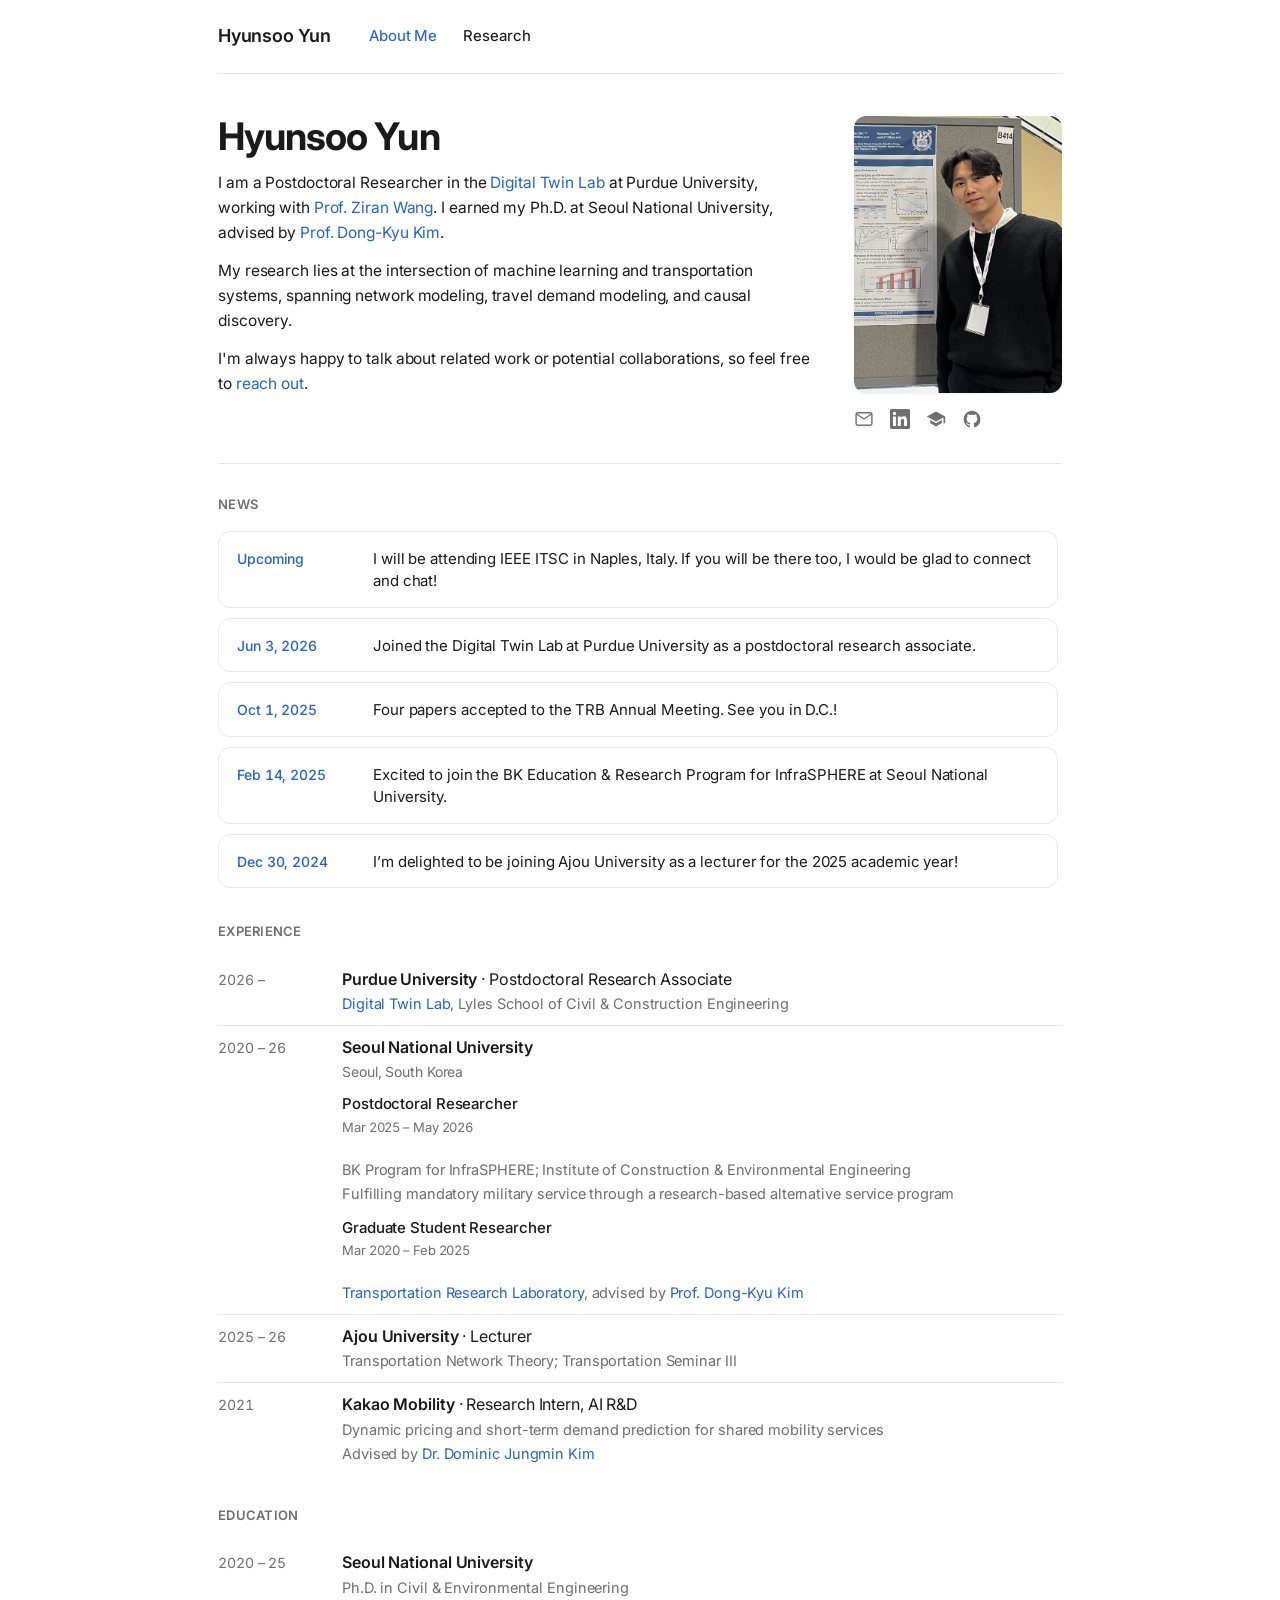
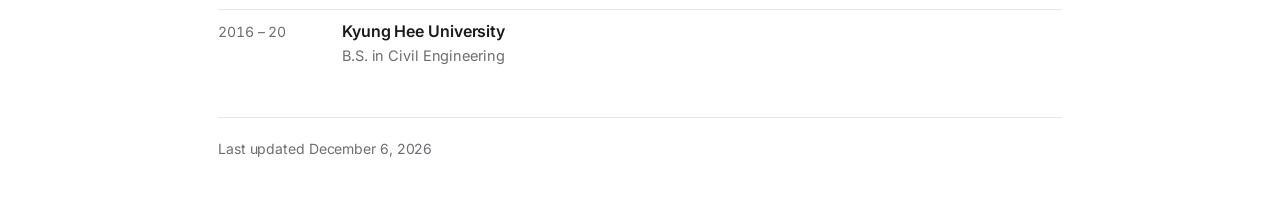
==== index.html @ d57812a1 "Initial commit: personal academic website" ====
<!DOCTYPE html>
<html lang="en">
<head>
<meta charset="utf-8">
<meta name="viewport" content="width=device-width, initial-scale=1">
<title>Hyunsoo Yun</title>
<meta name="description" content="Hyunsoo Yun, Postdoctoral Research Associate, Digital Twin Lab, Purdue University. Traffic operations, causal modeling, and digital twins.">
<meta property="og:title" content="Hyunsoo Yun">
<meta property="og:description" content="Postdoctoral Research Associate, Digital Twin Lab, Purdue University.">
<link rel="preconnect" href="https://fonts.googleapis.com">
<link rel="preconnect" href="https://fonts.gstatic.com" crossorigin>
<link href="https://fonts.googleapis.com/css2?family=Inter:wght@400;450;500;600;700&family=IBM+Plex+Mono:wght@400;500&display=swap" rel="stylesheet">
<link rel="stylesheet" href="style.css">
</head>
<body>
<div class="wrap">

  <nav class="site">
    <a href="index.html" class="sig">Hyunsoo Yun</a>
    <div class="links">
      <a href="index.html" class="on">About Me</a>
      <a href="research.html">Research</a>
    </div>
  </nav>

  <header class="hero">
    <div class="hero-text">
      <h1>Hyunsoo Yun</h1>
      <p class="about">I am a Postdoctoral Researcher in the <a href="https://purduedigitaltwin.github.io">Digital Twin Lab</a> at Purdue University, working with <a href="https://ziranw.github.io">Prof. Ziran Wang</a>. I earned my Ph.D. at Seoul National University, advised by <a href="https://sites.google.com/view/trlab-snu/home?authuser=0">Prof. Dong-Kyu Kim</a>.</p>
      <p class="about">My research lies at the intersection of machine learning and transportation systems, spanning network modeling, travel demand modeling, and causal discovery.</p>
      <p class="about">I'm always happy to talk about related work or potential collaborations, so feel free to <a class="maillink" href="#">reach out</a>.</p>
    </div>
    <div>
      <img class="portrait" src="assets/profile.jpg" alt="Hyunsoo Yun">
      <div class="social">
        <a href="#" class="maillink" aria-label="Email" title="Email"><svg viewBox="0 0 24 24" fill="none" stroke="currentColor" stroke-width="1.7"><rect x="2.5" y="4.5" width="19" height="15" rx="2"/><path d="M3 6l9 6 9-6"/></svg></a>
        <a href="https://www.linkedin.com/in/hyunsoo-yun-675307217/" aria-label="LinkedIn" title="LinkedIn"><svg viewBox="0 0 24 24" fill="currentColor"><path d="M20.45 20.45h-3.56v-5.57c0-1.33-.02-3.04-1.85-3.04-1.85 0-2.13 1.45-2.13 2.94v5.67H9.35V9h3.41v1.56h.05c.48-.9 1.64-1.85 3.37-1.85 3.6 0 4.27 2.37 4.27 5.45v6.29zM5.34 7.43a2.06 2.06 0 110-4.13 2.06 2.06 0 010 4.13zM7.12 20.45H3.56V9h3.56v11.45zM22.22 0H1.77C.79 0 0 .77 0 1.73v20.54C0 23.23.79 24 1.77 24h20.45c.98 0 1.78-.77 1.78-1.73V1.73C24 .77 23.2 0 22.22 0z"/></svg></a>
        <a href="https://scholar.google.com/citations?user=NvC2dcgAAAAJ&amp;hl=ko&amp;oi=ao" aria-label="Google Scholar" title="Google Scholar"><svg viewBox="0 0 24 24" fill="currentColor"><path d="M12 3L1 9l11 6 9-4.91V17h2V9zM5 13.18v3.5L12 21l7-4.32v-3.5L12 17z"/></svg></a>
        <a href="https://github.com/HyunsooYun" aria-label="GitHub" title="GitHub"><svg viewBox="0 0 24 24" fill="currentColor"><path d="M12 2C6.48 2 2 6.58 2 12.25c0 4.53 2.87 8.37 6.84 9.73.5.1.68-.22.68-.49l-.01-1.9c-2.78.62-3.37-1.22-3.37-1.22-.46-1.18-1.11-1.5-1.11-1.5-.9-.63.07-.62.07-.62 1 .07 1.53 1.06 1.53 1.06.89 1.56 2.34 1.11 2.91.85.09-.66.35-1.11.63-1.36-2.22-.26-4.56-1.14-4.56-5.07 0-1.12.39-2.03 1.03-2.75-.1-.26-.45-1.3.1-2.71 0 0 .84-.28 2.75 1.05a9.3 9.3 0 015 0c1.91-1.33 2.75-1.05 2.75-1.05.55 1.41.2 2.45.1 2.71.64.72 1.03 1.63 1.03 2.75 0 3.94-2.34 4.81-4.57 5.06.36.32.68.94.68 1.9l-.01 2.82c0 .27.18.59.69.49A10.02 10.02 0 0022 12.25C22 6.58 17.52 2 12 2z"/></svg></a>
      </div>
    </div>
  </header>

  <section>
    <h2>News</h2>
    <div class="newsscroll">
      <article class="newscard"><span class="yr">Upcoming</span><p>I will be attending IEEE ITSC in Naples, Italy. If you will be there too, I would be glad to connect and chat!</p></article>
      <article class="newscard"><span class="yr">Jun 3, 2026</span><p>Joined the Digital Twin Lab at Purdue University as a postdoctoral research associate.</p></article>
      <article class="newscard"><span class="yr">Oct 1, 2025</span><p>Four papers accepted to the TRB Annual Meeting. See you in D.C.!</p></article>
      <article class="newscard"><span class="yr">Feb 14, 2025</span><p>Excited to join the BK Education &amp; Research Program for InfraSPHERE at Seoul National University.</p></article>
      <article class="newscard"><span class="yr">Dec 30, 2024</span><p>I’m delighted to be joining Ajou University as a lecturer for the 2025 academic year!</p></article>
      <article class="newscard"><span class="yr">Dec 26, 2024</span><p>Successfully defended my doctoral dissertation!</p></article>
      <article class="newscard"><span class="yr">Mar 14, 2024</span><p>Completed a three-week Basic Military Training course for the Republic of Korea Army.</p></article>
      <article class="newscard"><span class="yr">Jan 24, 2024</span><p>Honored to be selected for the Brain Korea 21 Future Innovative Talent Scholarship.</p></article>
    </div>
  </section>

  <section>
    <h2>Experience</h2>
    <ul class="rows">
      <li><span class="yr">2026 –</span><span class="txt"><b>Purdue University</b> · Postdoctoral Research Associate<span class="sub"><a href="https://purduedigitaltwin.github.io">Digital Twin Lab</a>, Lyles School of Civil &amp; Construction Engineering</span></span></li>
      <li><span class="yr">2020 – 26</span><span class="txt"><b>Seoul National University</b><span class="loc">Seoul, South Korea</span><span class="role">Postdoctoral Researcher<span class="rdate">Mar 2025 – May 2026</span></span><span class="sub">BK Program for InfraSPHERE; Institute of Construction &amp; Environmental Engineering</span><span class="sub">Fulfilling mandatory military service through a research-based alternative service program</span><span class="role">Graduate Student Researcher<span class="rdate">Mar 2020 – Feb 2025</span></span><span class="sub"><a href="https://sites.google.com/view/trlab-snu/home?authuser=0">Transportation Research Laboratory</a>, advised by <a href="https://sites.google.com/view/trlab-snu/home?authuser=0">Prof. Dong-Kyu Kim</a></span></span></li>
      <li><span class="yr">2025 – 26</span><span class="txt"><b>Ajou University</b> · Lecturer<span class="sub">Transportation Network Theory; Transportation Seminar III</span></span></li>
      <li><span class="yr">2021</span><span class="txt"><b>Kakao Mobility</b> · Research Intern, AI R&amp;D<span class="sub">Dynamic pricing and short-term demand prediction for shared mobility services</span><span class="sub">Advised by <a href="https://www.linkedin.com/in/dominic-jungmin-kim-phd-b75684a2/">Dr. Dominic Jungmin Kim</a></span></span></li>
    </ul>
  </section>


  <section>
    <h2>Education</h2>
    <ul class="rows">
      <li><span class="yr">2020 – 25</span><span class="txt"><b>Seoul National University</b><span class="sub">Ph.D. in Civil &amp; Environmental Engineering</span></span></li>
      <li><span class="yr">2016 – 20</span><span class="txt"><b>Kyung Hee University</b><span class="sub">B.S. in Civil Engineering</span></span></li>
    </ul>
  </section>

  <footer>
    <span>Last updated <span id="updated"></span></span>
  </footer>

</div>
<script>
  // Assemble email at runtime so scrapers don't harvest it from the source.
  (function(){
    var user='hyunsoo', domain='purdue.edu';
    document.querySelectorAll('.maillink').forEach(function(a){
      a.href='mailto:'+user+'@'+domain;
    });
    var u=document.getElementById('updated');
    if(u){
      u.textContent=new Date(document.lastModified).toLocaleDateString('en-US',
        {year:'numeric',month:'long',day:'numeric'});
    }
  })();
</script>
</body>
</html>
---- style.css ----
/* Hyunsoo Yun — personal site
   Clean sans aesthetic (à la system SF / Inter). Blue links.
   Paper #FFFFFF / ink #1A1A1A / accent #2563C7 */

:root{
  --bg:#FFFFFF;
  --ink:#1A1A1A;
  --muted:#6E6E73;
  --rule:#E8E8E8;
  --soft:#F5F5F5;
  --accent:#2563C7;
  --sans:"Inter",-apple-system,BlinkMacSystemFont,"Segoe UI",Roboto,Helvetica,Arial,sans-serif;
  --mono:"IBM Plex Mono",ui-monospace,monospace;
}

*{box-sizing:border-box}
html{-webkit-text-size-adjust:100%}
body{
  margin:0;background:var(--bg);color:var(--ink);
  font-family:var(--sans);
  font-size:16px;line-height:1.6;font-weight:400;
  -webkit-font-smoothing:antialiased;letter-spacing:-.006em;
}
a{color:inherit;text-decoration:none}
a:focus-visible{outline:2px solid var(--accent);outline-offset:3px;border-radius:2px}

.wrap{max-width:900px;margin:0 auto;padding:0 28px}

/* nav */
nav.site{
  display:flex;align-items:center;gap:30px;
  padding:22px 0;border-bottom:1px solid var(--rule);flex-wrap:wrap;
}
.sig{font-size:18px;font-weight:600;letter-spacing:-.01em;margin-right:8px}
.links{display:flex;gap:26px}
.links a{color:var(--ink);font-size:15px;font-weight:450;transition:color .15s}
.links a:hover{color:var(--accent)}
.links a.on{color:var(--accent)}

/* hero — side by side */
.hero{padding:42px 0 34px;display:grid;grid-template-columns:1fr 208px;gap:42px;align-items:start;border-bottom:1px solid var(--rule)}
.hero-text{min-width:0}
.portrait{width:100%;border-radius:12px;display:block;box-shadow:0 1px 3px rgba(0,0,0,.06)}
h1{
  font-size:clamp(30px,5vw,38px);line-height:1.1;
  font-weight:700;letter-spacing:-.025em;margin:0 0 12px;
}
.role{font-size:18px;margin:0 0 22px;color:var(--muted);font-weight:400}
.role b{font-weight:400;color:var(--ink)}
.role .m{color:var(--muted);padding:0 4px}
.role a{color:var(--accent)}
.about{color:var(--ink);margin:0 0 13px;font-size:15.5px;line-height:1.62}
.about:last-of-type{margin-bottom:0}
.about a{color:var(--accent)}
.about a:hover{text-decoration:underline}

/* social icon row under photo */
.social{display:flex;gap:16px;margin-top:16px;justify-content:flex-start;align-items:center;flex-wrap:wrap}
.social a{color:var(--muted);display:inline-flex;transition:color .15s}
.social a:hover{color:var(--accent)}
.social svg{width:20px;height:20px;display:block}

/* sections */
section{padding:30px 0 0}
h2{
  font-size:13px;font-weight:600;letter-spacing:.02em;
  text-transform:uppercase;color:var(--muted);
  margin:0 0 16px;
}

/* rows */
ul.rows{list-style:none;margin:0;padding:0}
ul.rows li{display:grid;grid-template-columns:104px 1fr;gap:20px;padding:9px 0;border-bottom:1px solid var(--rule)}
ul.rows li:last-child{border-bottom:0}
.yr{font-size:14px;color:var(--muted);padding-top:2px;font-variant-numeric:tabular-nums}
.txt{font-size:16px;line-height:1.55}
.txt b{font-weight:600}
.sub{display:block;color:var(--muted);font-size:14.5px;margin-top:2px}
.sub a{color:var(--accent)}
.sub a:hover{text-decoration:underline}
.loc{display:block;color:var(--muted);font-size:14px;margin-top:1px}
.role{display:block;margin-top:10px;font-size:15px;font-weight:500;color:var(--ink)}
.rdate{display:block;color:var(--muted);font-size:13px;font-weight:400;margin-top:1px;font-variant-numeric:tabular-nums}
.venue{color:var(--muted)}
.ptitle{color:var(--ink);transition:color .15s}
.ptitle:hover{color:var(--accent);text-decoration:underline}
.me{font-weight:600;color:var(--ink)}
.pin{
  display:inline-block;font-size:11.5px;font-weight:500;color:var(--accent);
  border:1px solid var(--rule);border-radius:6px;
  padding:1.5px 8px;margin-left:6px;white-space:nowrap;
  letter-spacing:.01em;transition:all .15s;vertical-align:1px;
}
a.pin:hover{border-color:var(--accent);background:var(--accent);color:#fff}
.pin.code{color:var(--ink)}
a.pin.code:hover{border-color:var(--ink);background:var(--ink);color:#fff}
.links-row .pin{margin-left:0}
.workcard .links-row{margin-top:9px;padding-top:0}
.foot-note{color:var(--muted);font-size:14px;margin-top:16px}

/* research page */
.research-intro{font-size:16px;line-height:1.6;color:var(--muted);max-width:66ch;margin:14px 0 0}
.research-intro a{color:var(--accent)}
.ritem{padding:20px 0;border-bottom:1px solid var(--rule)}
.ritem:last-child{border-bottom:0}
.ritem h3{font-size:19px;font-weight:600;letter-spacing:-.01em;margin:0 0 4px;line-height:1.3}
.ritem .tagline{color:var(--muted);margin:0 0 12px;font-size:16px}
.ritem p{margin:0 0 12px;font-size:16px;line-height:1.6;max-width:70ch}
.ritem p:last-child{margin-bottom:0}
.rmeta{font-size:13px;letter-spacing:.01em;color:var(--muted);margin-bottom:10px;font-weight:500}
.rmeta.live{color:var(--accent)}
.links-row{display:flex;gap:8px;padding-top:4px;flex-wrap:wrap}

/* news — vertical scroll strip */
.newsscroll{
  display:flex;flex-direction:column;gap:10px;
  max-height:360px;overflow-y:auto;overscroll-behavior-y:contain;
  scroll-snap-type:y proximity;-webkit-overflow-scrolling:touch;
  padding:2px 4px 2px 0;
  scrollbar-width:thin;scrollbar-color:var(--rule) transparent;
}
.newsscroll::-webkit-scrollbar{width:6px}
.newsscroll::-webkit-scrollbar-thumb{background:var(--rule);border-radius:999px}
.newsscroll::-webkit-scrollbar-thumb:hover{background:var(--muted)}
.newscard{
  scroll-snap-align:start;
  display:grid;grid-template-columns:118px 1fr;gap:18px;align-items:baseline;
  border:1px solid var(--rule);border-radius:12px;padding:14px 18px;
  background:var(--bg);transition:border-color .18s,transform .18s,box-shadow .18s;
}
.newscard:hover{border-color:var(--muted);transform:translateX(3px);box-shadow:0 6px 20px rgba(0,0,0,.06)}
.newscard .yr{font-size:14px;color:var(--accent);font-weight:500;font-variant-numeric:tabular-nums;white-space:nowrap}
.newscard p{margin:0;font-size:15px;line-height:1.5;color:var(--ink)}

@media(max-width:680px){
  .newscard{grid-template-columns:1fr;gap:3px}
}

/* upcoming */
.upcoming-lead{font-size:16px;line-height:1.6;color:var(--ink);max-width:66ch;margin:0 0 18px}
.upcoming-lead a{color:var(--accent)}
.upcoming-lead a:hover{text-decoration:underline}

/* filter chips */
.filterbar{display:flex;gap:8px;flex-wrap:wrap;margin:2px 0 -8px}
.chip{
  font-size:13px;font-weight:500;
  background:transparent;color:var(--muted);
  border:1px solid var(--rule);border-radius:999px;
  padding:5px 15px;cursor:pointer;transition:all .15s;font-family:inherit;
}
.chip:hover{color:var(--ink);border-color:var(--muted)}
.chip.on{color:#fff;background:var(--ink);border-color:var(--ink)}

footer{
  margin-top:40px;padding:20px 0 52px;border-top:1px solid var(--rule);
  display:flex;justify-content:space-between;gap:14px;flex-wrap:wrap;
  font-size:14px;color:var(--muted);
}
footer a{color:var(--ink)}
footer a:hover{color:var(--accent)}

@media(max-width:680px){
  .hero{grid-template-columns:1fr;padding:34px 0 30px;gap:26px}
  .portrait{max-width:220px}
  .social{margin-top:12px}
  ul.rows li{grid-template-columns:1fr;gap:3px}
  .yr{padding-top:0}
  nav.site{gap:18px}
  .links{gap:20px}
}

/* ── Research hub sub-tabs ── */
.subtabs{display:flex;gap:8px;margin:18px 0 8px;flex-wrap:wrap}
.subtab{
  font-size:14px;font-weight:500;font-family:inherit;
  background:transparent;color:var(--muted);
  border:1px solid var(--rule);border-radius:999px;
  padding:6px 16px;cursor:pointer;transition:all .15s;
}
.subtab:hover{color:var(--ink);border-color:var(--muted)}
.subtab.on{color:#fff;background:var(--ink);border-color:var(--ink)}
.rpane{display:none}
.rpane.on{display:block}
.theme-note{color:var(--ink);font-size:16px;line-height:1.6;max-width:70ch;margin:0 0 8px}

/* publication accordions */
.pubgroup{border-top:1px solid var(--rule)}
.pubgroup:last-of-type{border-bottom:1px solid var(--rule)}
.pubgroup summary{
  list-style:none;cursor:pointer;user-select:none;
  display:flex;align-items:center;gap:10px;
  padding:15px 12px;margin:0 -12px;border-radius:10px;
  font-size:13px;font-weight:600;letter-spacing:.02em;text-transform:uppercase;
  color:var(--muted);transition:color .15s,background .15s;
}
.pubgroup summary::-webkit-details-marker{display:none}
.pubgroup summary:hover{color:var(--ink);background:var(--soft)}
.pubgroup[open] summary{color:var(--ink)}
.pubgroup .expand{
  margin-left:auto;font-size:11.5px;font-weight:500;color:var(--muted);
  letter-spacing:.01em;text-transform:none;transition:color .15s;
}
.pubgroup .expand::after{content:"Show"}
.pubgroup[open] .expand::after{content:"Hide"}
.pubgroup summary:hover .expand,.pubgroup[open] .expand{color:var(--accent)}
.pubgroup .chev{width:13px;height:13px;color:var(--muted);flex:none;transition:transform .22s ease,color .15s}
.pubgroup summary:hover .chev,.pubgroup[open] .chev{color:var(--accent)}
.pubgroup[open] summary .chev{transform:rotate(90deg)}
.pubgroup > ul.rows{padding-bottom:8px}
.pubgroup[open] > ul.rows{animation:pubreveal .24s ease}
.pubgroup .foot-note{margin-top:6px;padding-bottom:14px}
@keyframes pubreveal{from{opacity:0;transform:translateY(-5px)}to{opacity:1;transform:none}}
.tolink{color:var(--accent);cursor:pointer}
.tolink:hover{text-decoration:underline}

/* selected work cards with thumbnail */
.workcard{
  display:grid;grid-template-columns:auto 1fr;gap:28px;align-items:center;
  padding:16px;border:1px solid var(--rule);border-radius:14px;
  margin-bottom:12px;background:var(--bg);
  transition:border-color .18s,box-shadow .18s,transform .18s;
}
.workcard:last-child{margin-bottom:0}
.workcard:hover{border-color:#d6d6da;box-shadow:0 8px 26px rgba(0,0,0,.07);transform:translateY(-2px)}
.workcard .thumb{
  height:206px;width:auto;max-width:100%;
  border-radius:9px;border:1px solid var(--rule);display:block;background:var(--soft);
}
.workcard h3{font-size:19px;font-weight:600;letter-spacing:-.012em;margin:0 0 8px;line-height:1.32}
.workcard .rmeta{font-size:13px;color:var(--muted);margin:0;font-weight:500}
.workcard .rmeta.live{color:var(--accent)}
.workcard .authors{margin:0 0 8px;font-size:15px;line-height:1.5;color:var(--muted)}
.workcard .authors .me{color:var(--ink)}

@media(max-width:680px){
  .workcard{grid-template-columns:1fr;gap:12px;padding:14px}
  .workcard .thumb{height:auto;width:100%;max-width:100%}
  .subtabs{margin:14px 0 4px}
}
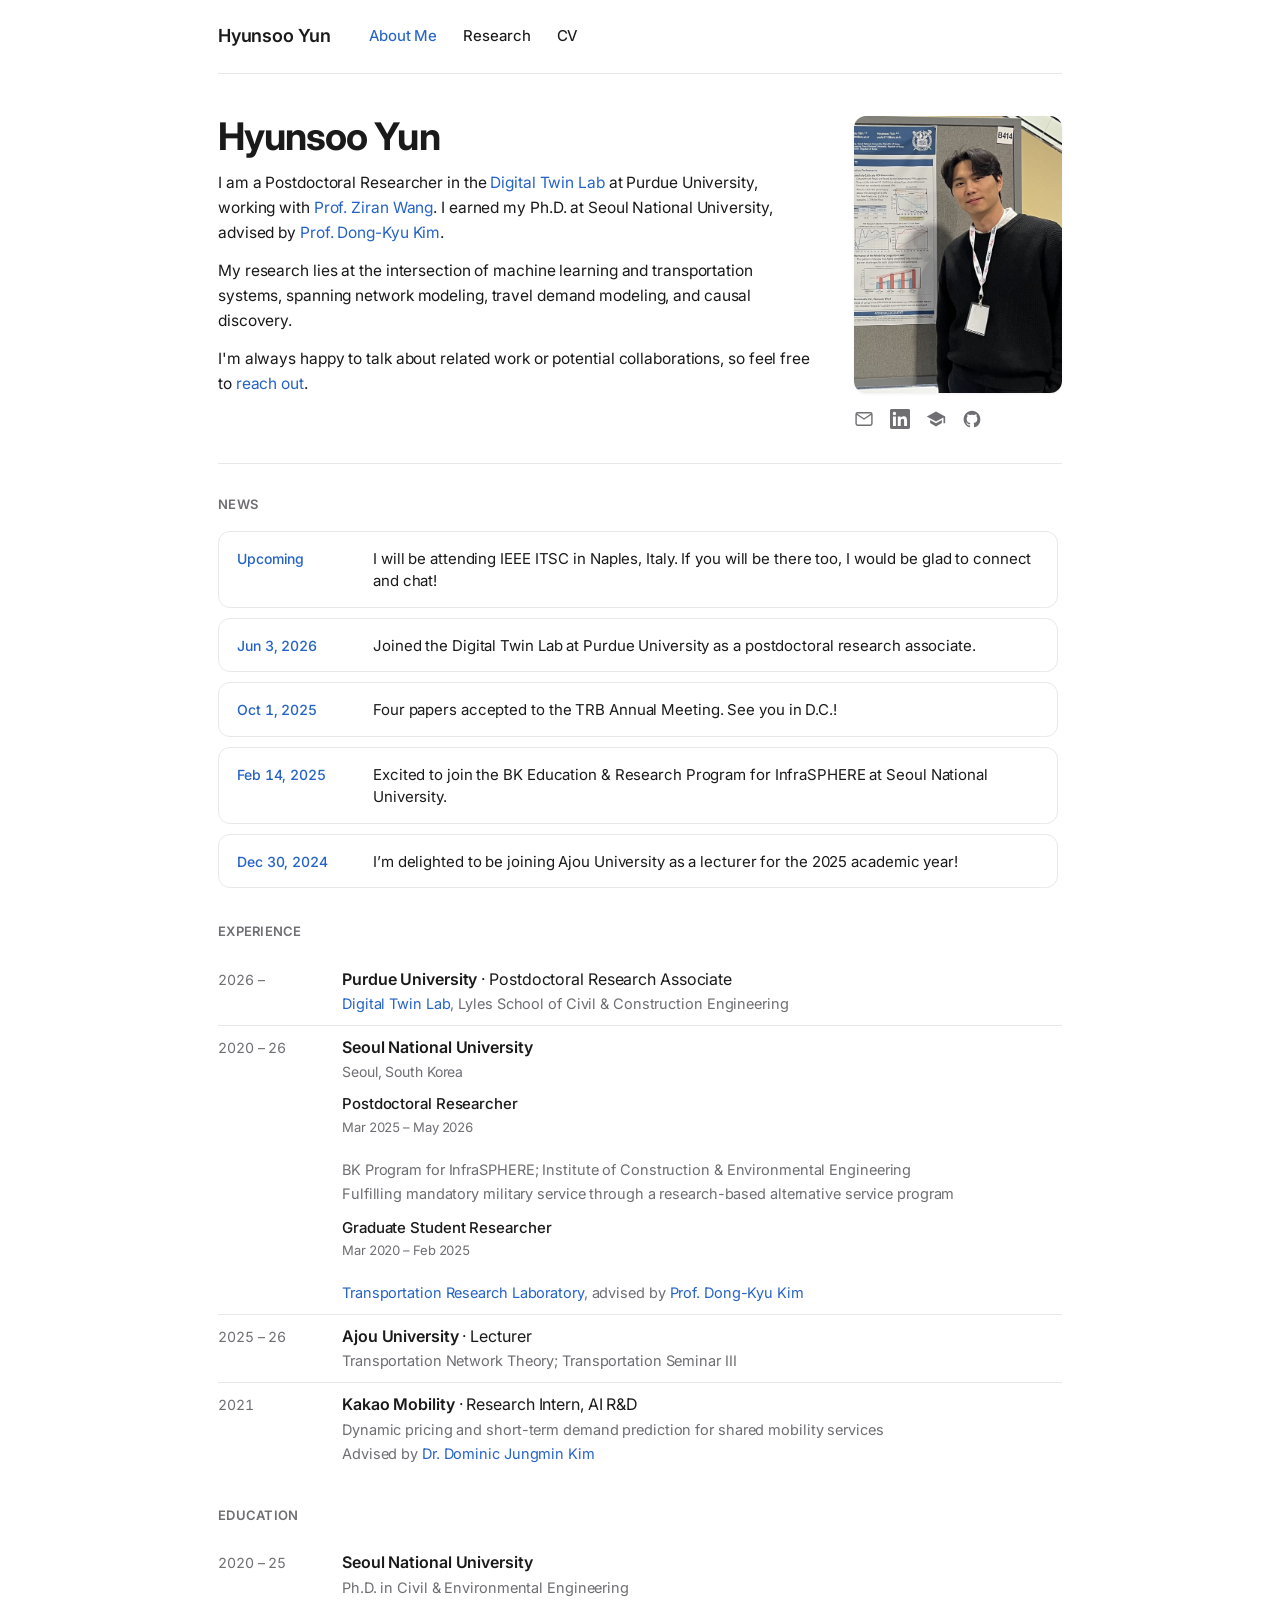
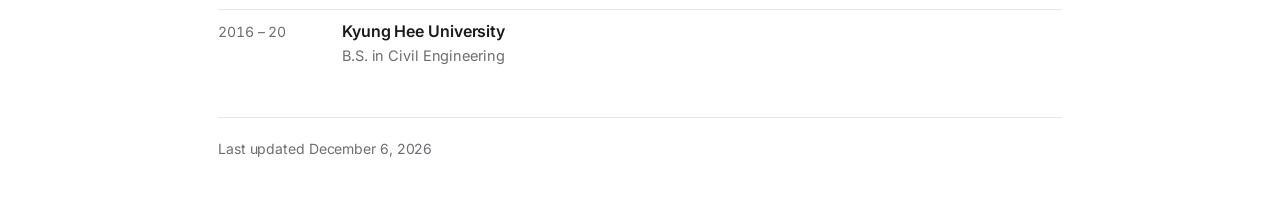
==== commit 3dce24f0: "Add CV PDF and link it in the nav" ====
--- a/index.html
+++ b/index.html
@@ -20,6 +20,7 @@
     <div class="links">
       <a href="index.html" class="on">About Me</a>
       <a href="research.html">Research</a>
+      <a href="assets/CV_Hyunsoo_Yun.pdf" target="_blank" rel="noopener">CV</a>
     </div>
   </nav>
 
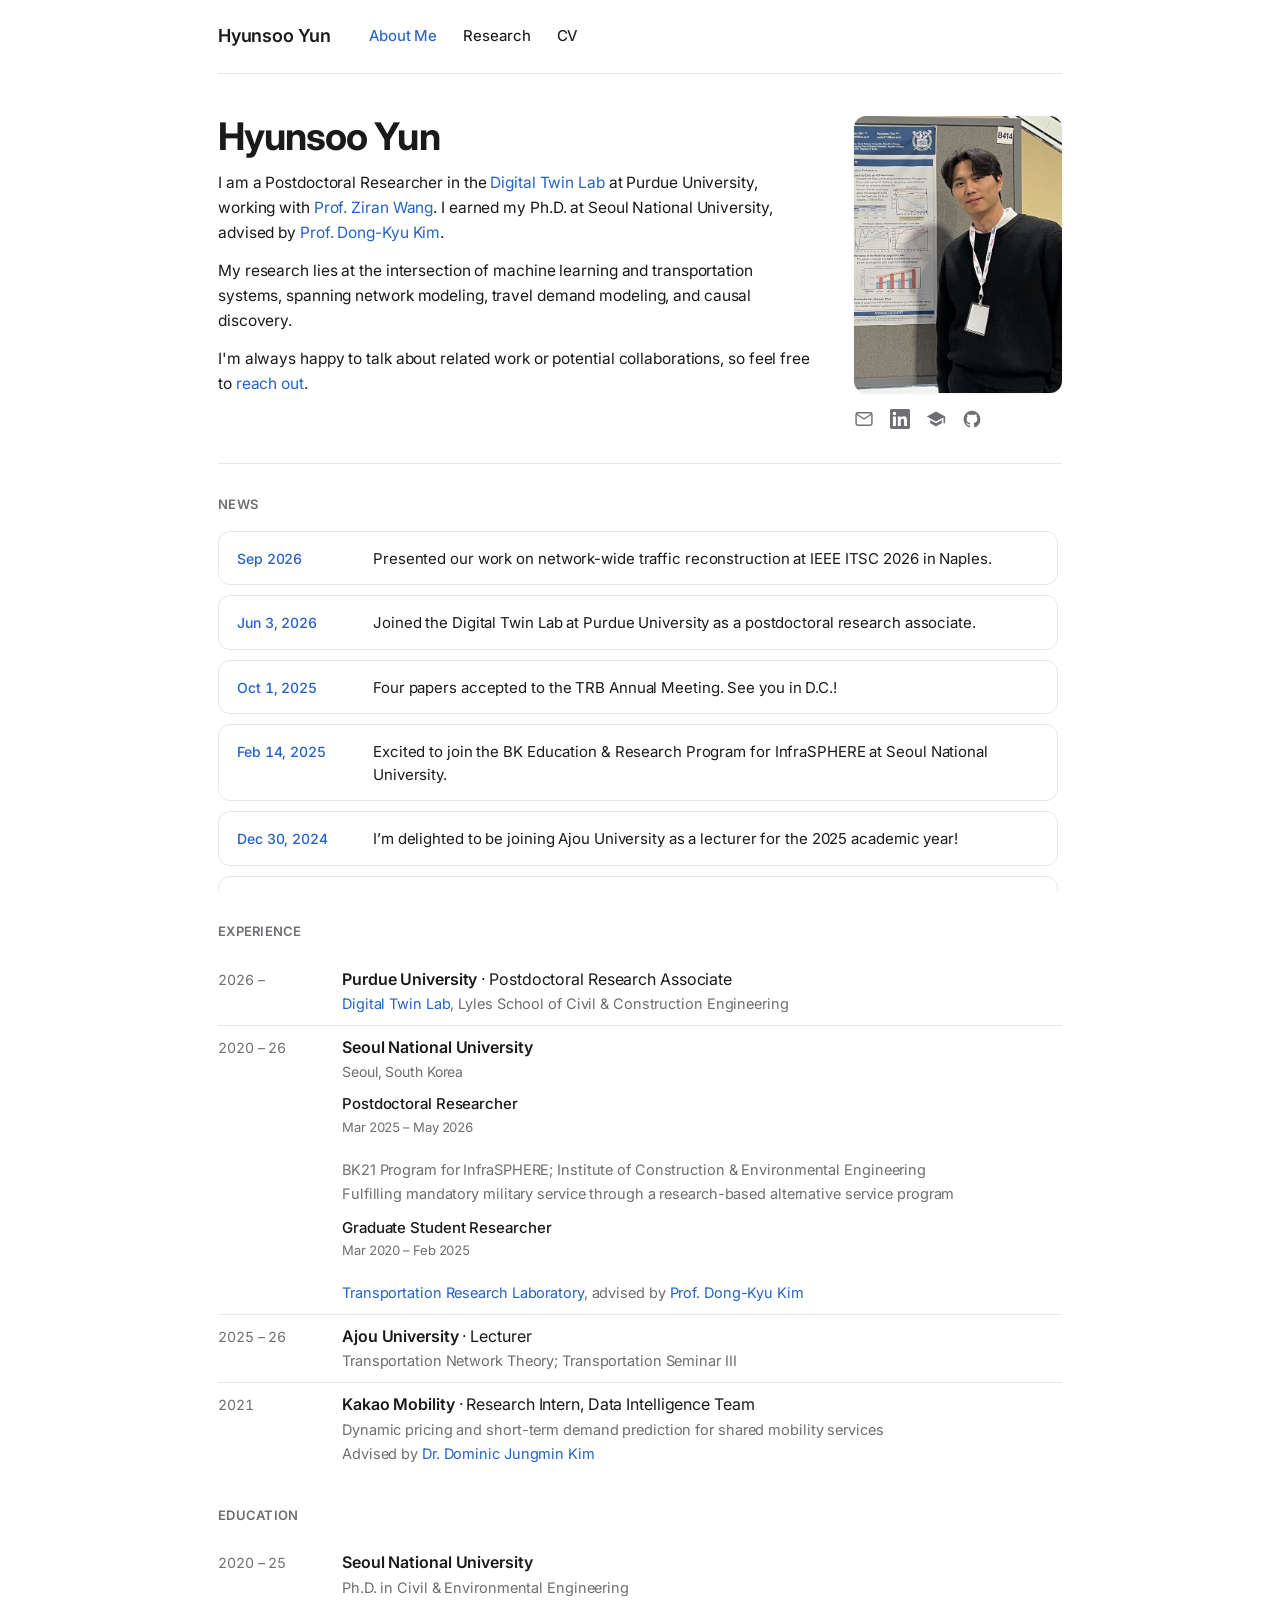
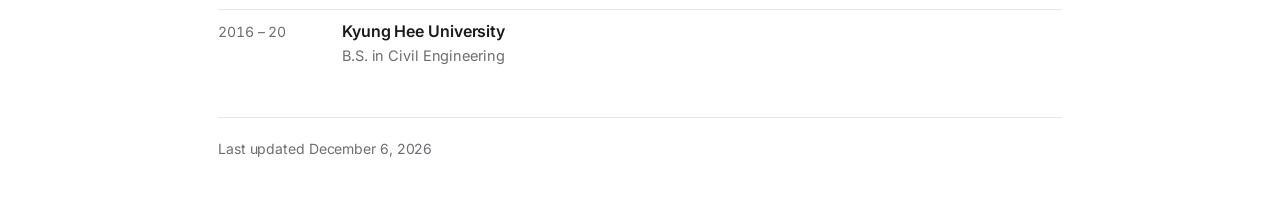
==== commit c602e920: "Update research publications, ITSC news, and dated CV" ====
--- a/index.html
+++ b/index.html
@@ -20,7 +20,7 @@
     <div class="links">
       <a href="index.html" class="on">About Me</a>
       <a href="research.html">Research</a>
-      <a href="assets/CV_Hyunsoo_Yun.pdf" target="_blank" rel="noopener">CV</a>
+      <a href="assets/CV_Hyunsoo%20Yun%20(2026.09.20).pdf" target="_blank" rel="noopener">CV</a>
     </div>
   </nav>
 
@@ -45,7 +45,7 @@
   <section>
     <h2>News</h2>
     <div class="newsscroll">
-      <article class="newscard"><span class="yr">Upcoming</span><p>I will be attending IEEE ITSC in Naples, Italy. If you will be there too, I would be glad to connect and chat!</p></article>
+      <article class="newscard"><span class="yr">Sep 2026</span><p>Presented our work on network-wide traffic reconstruction at IEEE ITSC 2026 in Naples.</p></article>
       <article class="newscard"><span class="yr">Jun 3, 2026</span><p>Joined the Digital Twin Lab at Purdue University as a postdoctoral research associate.</p></article>
       <article class="newscard"><span class="yr">Oct 1, 2025</span><p>Four papers accepted to the TRB Annual Meeting. See you in D.C.!</p></article>
       <article class="newscard"><span class="yr">Feb 14, 2025</span><p>Excited to join the BK Education &amp; Research Program for InfraSPHERE at Seoul National University.</p></article>
@@ -60,9 +60,9 @@
     <h2>Experience</h2>
     <ul class="rows">
       <li><span class="yr">2026 –</span><span class="txt"><b>Purdue University</b> · Postdoctoral Research Associate<span class="sub"><a href="https://purduedigitaltwin.github.io">Digital Twin Lab</a>, Lyles School of Civil &amp; Construction Engineering</span></span></li>
-      <li><span class="yr">2020 – 26</span><span class="txt"><b>Seoul National University</b><span class="loc">Seoul, South Korea</span><span class="role">Postdoctoral Researcher<span class="rdate">Mar 2025 – May 2026</span></span><span class="sub">BK Program for InfraSPHERE; Institute of Construction &amp; Environmental Engineering</span><span class="sub">Fulfilling mandatory military service through a research-based alternative service program</span><span class="role">Graduate Student Researcher<span class="rdate">Mar 2020 – Feb 2025</span></span><span class="sub"><a href="https://sites.google.com/view/trlab-snu/home?authuser=0">Transportation Research Laboratory</a>, advised by <a href="https://sites.google.com/view/trlab-snu/home?authuser=0">Prof. Dong-Kyu Kim</a></span></span></li>
+      <li><span class="yr">2020 – 26</span><span class="txt"><b>Seoul National University</b><span class="loc">Seoul, South Korea</span><span class="role">Postdoctoral Researcher<span class="rdate">Mar 2025 – May 2026</span></span><span class="sub">BK21 Program for InfraSPHERE; Institute of Construction &amp; Environmental Engineering</span><span class="sub">Fulfilling mandatory military service through a research-based alternative service program</span><span class="role">Graduate Student Researcher<span class="rdate">Mar 2020 – Feb 2025</span></span><span class="sub"><a href="https://sites.google.com/view/trlab-snu/home?authuser=0">Transportation Research Laboratory</a>, advised by <a href="https://sites.google.com/view/trlab-snu/home?authuser=0">Prof. Dong-Kyu Kim</a></span></span></li>
       <li><span class="yr">2025 – 26</span><span class="txt"><b>Ajou University</b> · Lecturer<span class="sub">Transportation Network Theory; Transportation Seminar III</span></span></li>
-      <li><span class="yr">2021</span><span class="txt"><b>Kakao Mobility</b> · Research Intern, AI R&amp;D<span class="sub">Dynamic pricing and short-term demand prediction for shared mobility services</span><span class="sub">Advised by <a href="https://www.linkedin.com/in/dominic-jungmin-kim-phd-b75684a2/">Dr. Dominic Jungmin Kim</a></span></span></li>
+      <li><span class="yr">2021</span><span class="txt"><b>Kakao Mobility</b> · Research Intern, Data Intelligence Team<span class="sub">Dynamic pricing and short-term demand prediction for shared mobility services</span><span class="sub">Advised by <a href="https://www.linkedin.com/in/dominic-jungmin-kim-phd-b75684a2/">Dr. Dominic Jungmin Kim</a></span></span></li>
     </ul>
   </section>
 
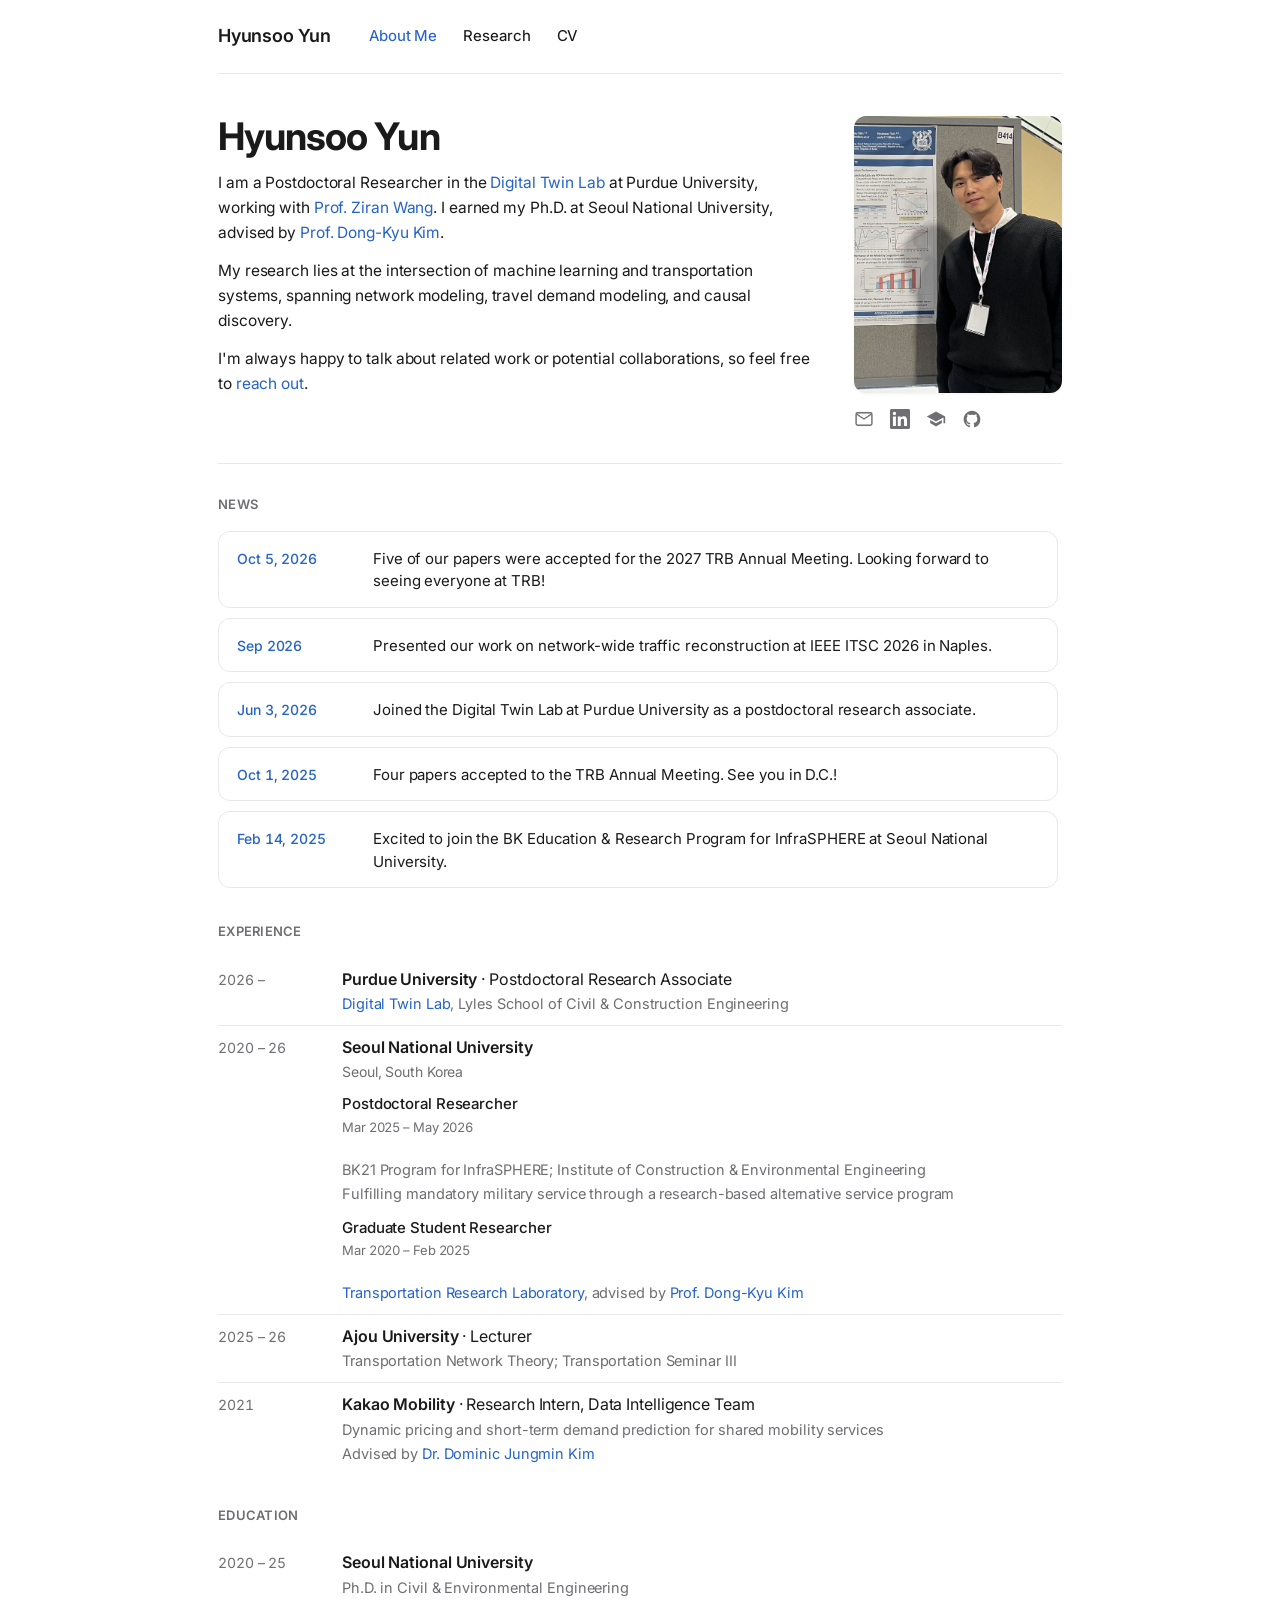
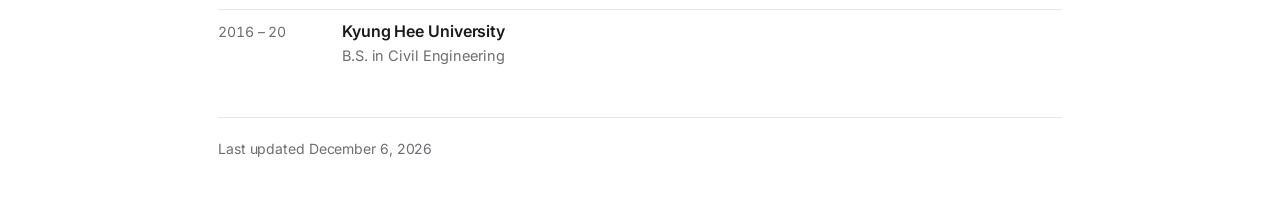
==== commit 8c4ee0ff: "Update publications, TRB news, and CV" ====
--- a/index.html
+++ b/index.html
@@ -20,7 +20,7 @@
     <div class="links">
       <a href="index.html" class="on">About Me</a>
       <a href="research.html">Research</a>
-      <a href="assets/CV_Hyunsoo%20Yun%20(2026.09.20).pdf" target="_blank" rel="noopener">CV</a>
+      <a href="assets/CV_Hyunsoo%20Yun%20(2026.10.05).pdf" target="_blank" rel="noopener">CV</a>
     </div>
   </nav>
 
@@ -45,6 +45,7 @@
   <section>
     <h2>News</h2>
     <div class="newsscroll">
+      <article class="newscard"><span class="yr">Oct 5, 2026</span><p>Five of our papers were accepted for the 2027 TRB Annual Meeting. Looking forward to seeing everyone at TRB!</p></article>
       <article class="newscard"><span class="yr">Sep 2026</span><p>Presented our work on network-wide traffic reconstruction at IEEE ITSC 2026 in Naples.</p></article>
       <article class="newscard"><span class="yr">Jun 3, 2026</span><p>Joined the Digital Twin Lab at Purdue University as a postdoctoral research associate.</p></article>
       <article class="newscard"><span class="yr">Oct 1, 2025</span><p>Four papers accepted to the TRB Annual Meeting. See you in D.C.!</p></article>
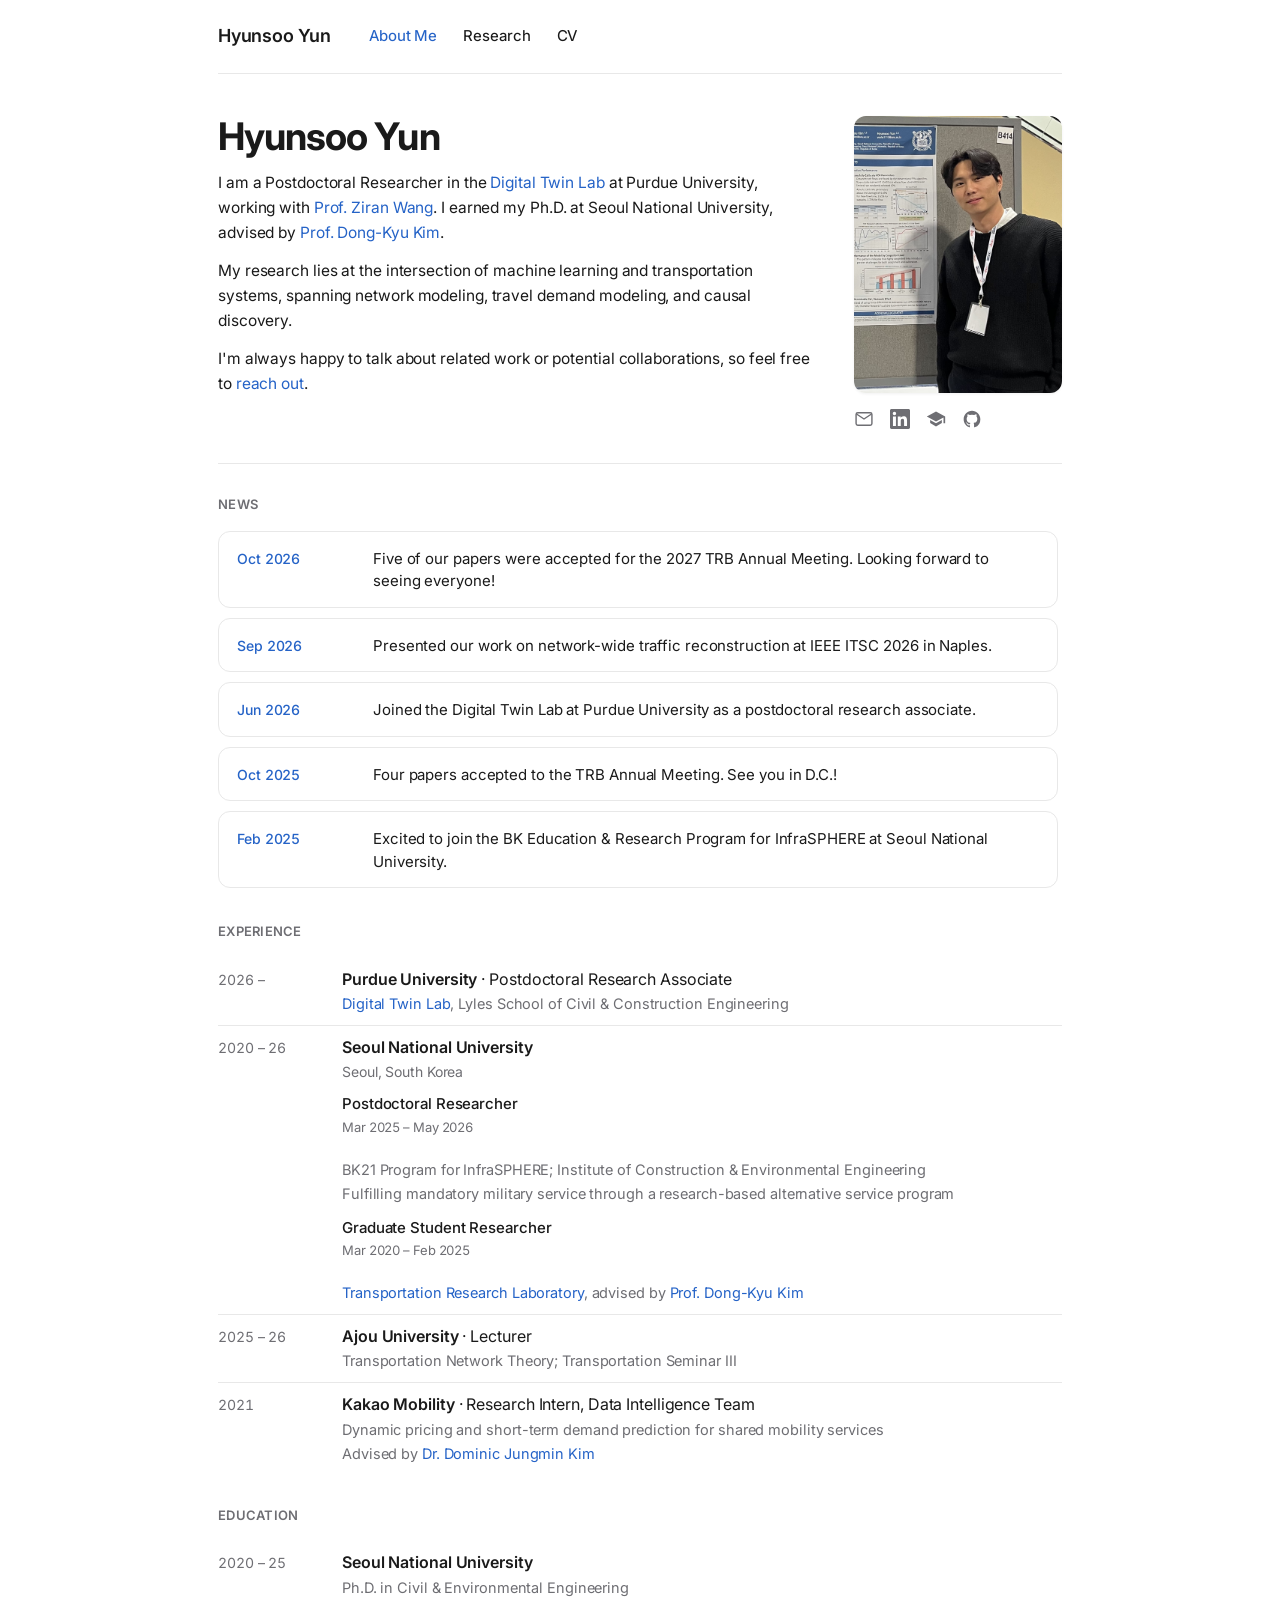
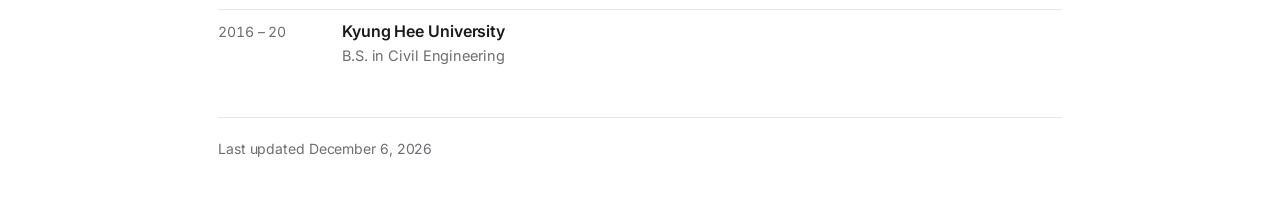
==== commit 74c6e951: "" ====
--- a/index.html
+++ b/index.html
@@ -45,15 +45,15 @@
   <section>
     <h2>News</h2>
     <div class="newsscroll">
-      <article class="newscard"><span class="yr">Oct 5, 2026</span><p>Five of our papers were accepted for the 2027 TRB Annual Meeting. Looking forward to seeing everyone at TRB!</p></article>
+      <article class="newscard"><span class="yr">Oct 2026</span><p>Five of our papers were accepted for the 2027 TRB Annual Meeting. Looking forward to seeing everyone!</p></article>
       <article class="newscard"><span class="yr">Sep 2026</span><p>Presented our work on network-wide traffic reconstruction at IEEE ITSC 2026 in Naples.</p></article>
-      <article class="newscard"><span class="yr">Jun 3, 2026</span><p>Joined the Digital Twin Lab at Purdue University as a postdoctoral research associate.</p></article>
-      <article class="newscard"><span class="yr">Oct 1, 2025</span><p>Four papers accepted to the TRB Annual Meeting. See you in D.C.!</p></article>
-      <article class="newscard"><span class="yr">Feb 14, 2025</span><p>Excited to join the BK Education &amp; Research Program for InfraSPHERE at Seoul National University.</p></article>
-      <article class="newscard"><span class="yr">Dec 30, 2024</span><p>I’m delighted to be joining Ajou University as a lecturer for the 2025 academic year!</p></article>
-      <article class="newscard"><span class="yr">Dec 26, 2024</span><p>Successfully defended my doctoral dissertation!</p></article>
-      <article class="newscard"><span class="yr">Mar 14, 2024</span><p>Completed a three-week Basic Military Training course for the Republic of Korea Army.</p></article>
-      <article class="newscard"><span class="yr">Jan 24, 2024</span><p>Honored to be selected for the Brain Korea 21 Future Innovative Talent Scholarship.</p></article>
+      <article class="newscard"><span class="yr">Jun 2026</span><p>Joined the Digital Twin Lab at Purdue University as a postdoctoral research associate.</p></article>
+      <article class="newscard"><span class="yr">Oct 2025</span><p>Four papers accepted to the TRB Annual Meeting. See you in D.C.!</p></article>
+      <article class="newscard"><span class="yr">Feb 2025</span><p>Excited to join the BK Education &amp; Research Program for InfraSPHERE at Seoul National University.</p></article>
+      <article class="newscard"><span class="yr">Dec 2024</span><p>I’m delighted to be joining Ajou University as a lecturer for the 2025 academic year!</p></article>
+      <article class="newscard"><span class="yr">Dec 2024</span><p>Successfully defended my doctoral dissertation!</p></article>
+      <article class="newscard"><span class="yr">Mar 2024</span><p>Completed a three-week Basic Military Training course for the Republic of Korea Army.</p></article>
+      <article class="newscard"><span class="yr">Jan 2024</span><p>Honored to be selected for the Brain Korea 21 Future Innovative Talent Scholarship.</p></article>
     </div>
   </section>
 
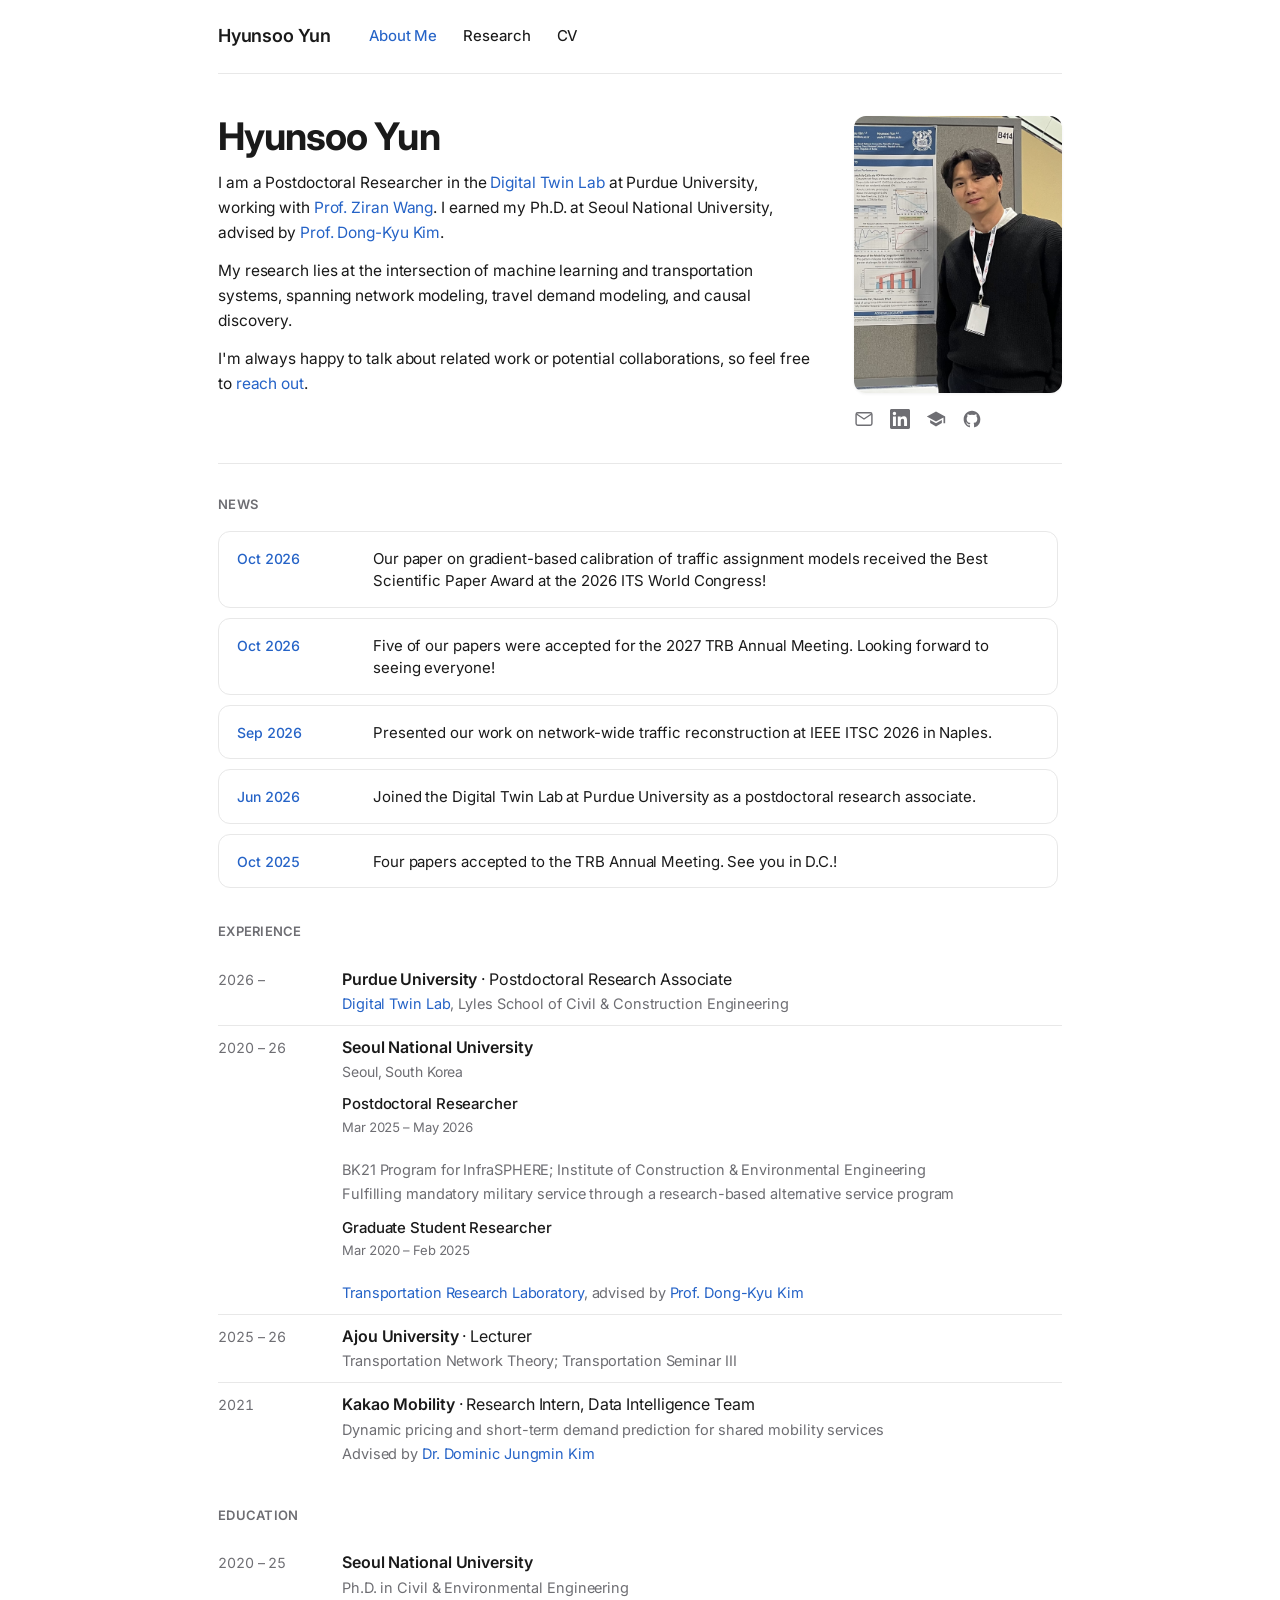
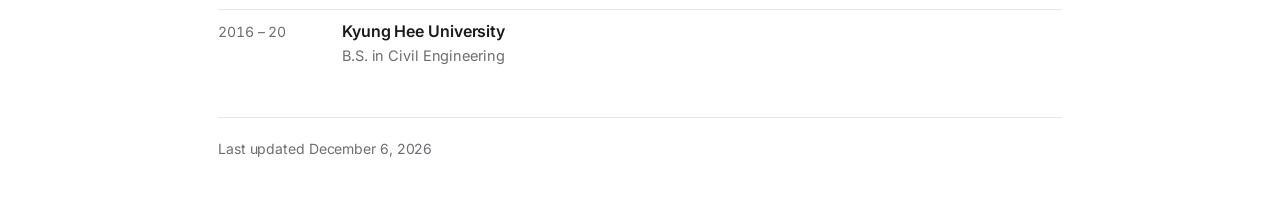
==== commit 6a927406: "" ====
--- a/index.html
+++ b/index.html
@@ -20,7 +20,7 @@
     <div class="links">
       <a href="index.html" class="on">About Me</a>
       <a href="research.html">Research</a>
-      <a href="assets/CV_Hyunsoo%20Yun%20(2026.10.05).pdf" target="_blank" rel="noopener">CV</a>
+      <a href="assets/CV_Hyunsoo%20Yun%20(2026.10.15).pdf" target="_blank" rel="noopener">CV</a>
     </div>
   </nav>
 
@@ -45,6 +45,7 @@
   <section>
     <h2>News</h2>
     <div class="newsscroll">
+      <article class="newscard"><span class="yr">Oct 2026</span><p>Our paper on gradient-based calibration of traffic assignment models received the Best Scientific Paper Award at the 2026 ITS World Congress!</p></article>
       <article class="newscard"><span class="yr">Oct 2026</span><p>Five of our papers were accepted for the 2027 TRB Annual Meeting. Looking forward to seeing everyone!</p></article>
       <article class="newscard"><span class="yr">Sep 2026</span><p>Presented our work on network-wide traffic reconstruction at IEEE ITSC 2026 in Naples.</p></article>
       <article class="newscard"><span class="yr">Jun 2026</span><p>Joined the Digital Twin Lab at Purdue University as a postdoctoral research associate.</p></article>
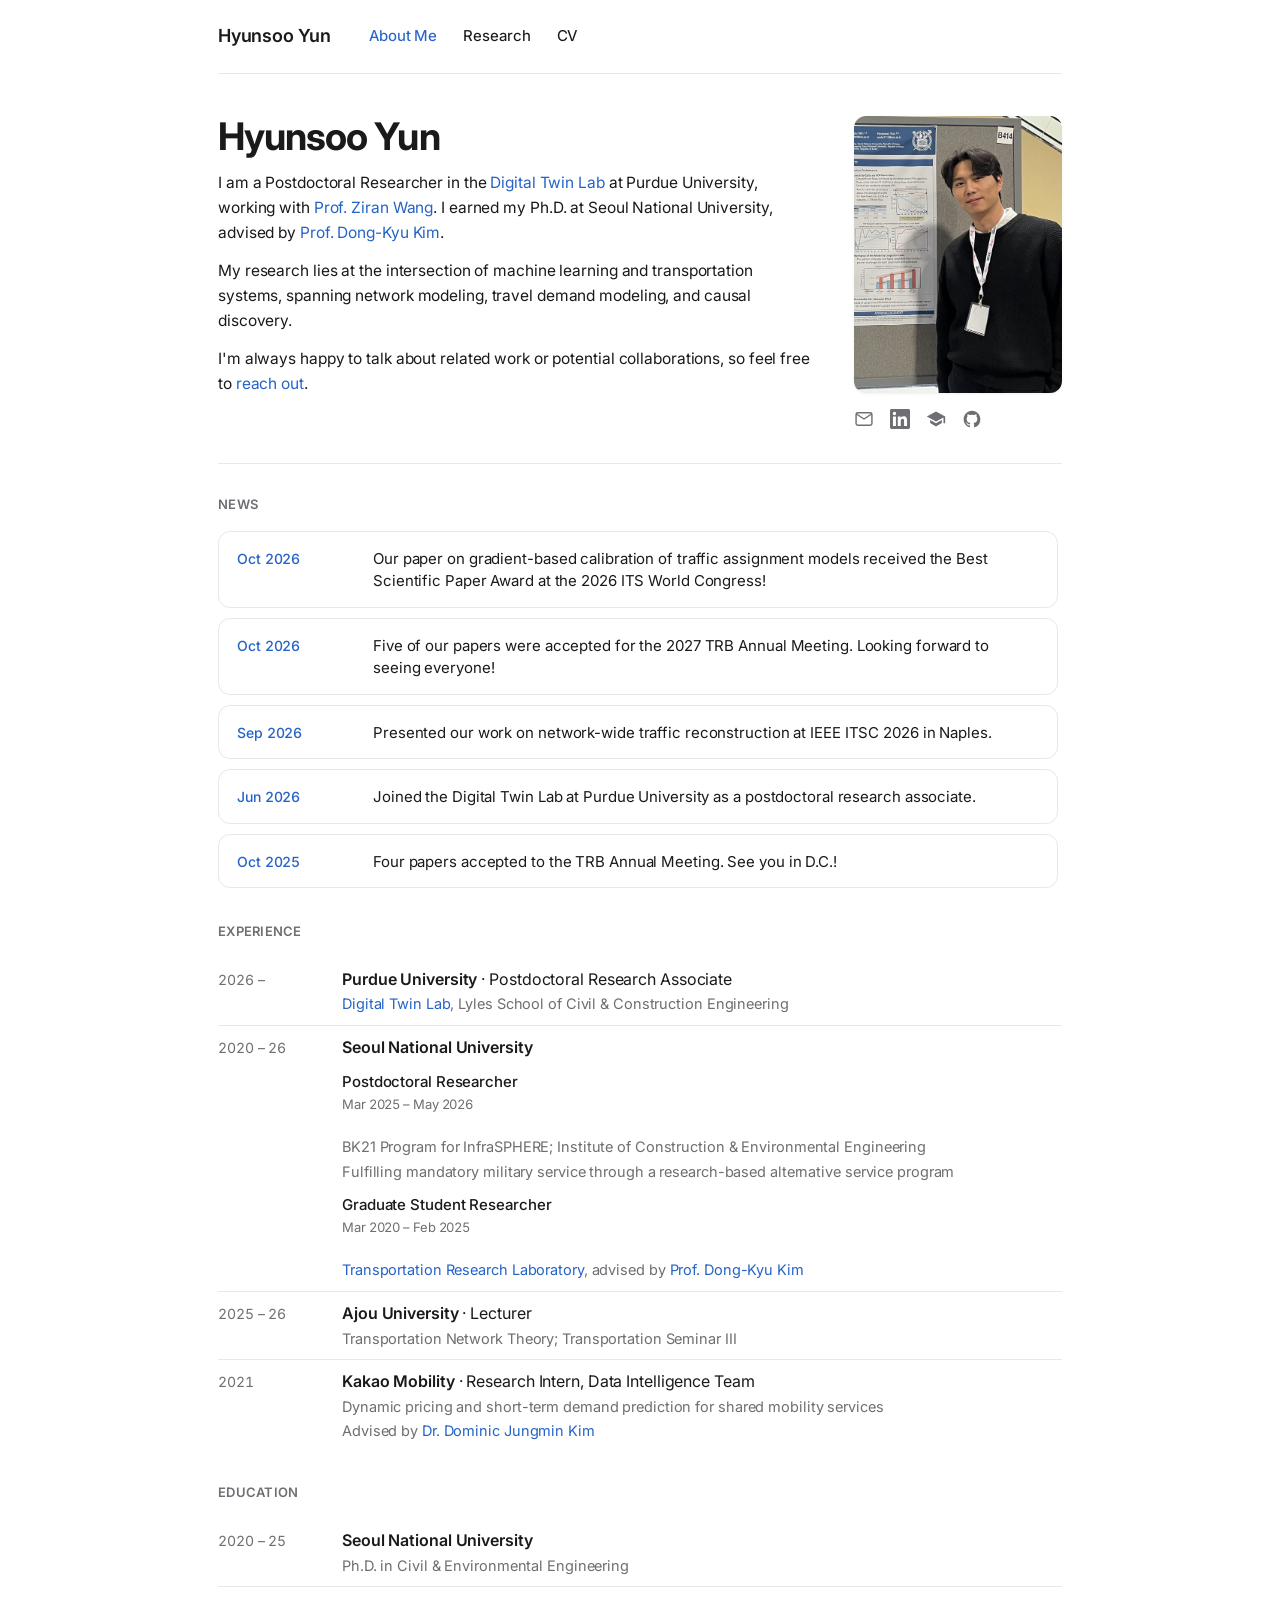
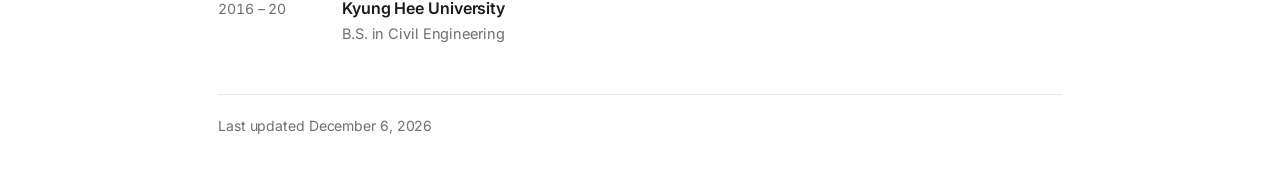
==== commit c69b99f5: "" ====
--- a/index.html
+++ b/index.html
@@ -20,7 +20,7 @@
     <div class="links">
       <a href="index.html" class="on">About Me</a>
       <a href="research.html">Research</a>
-      <a href="assets/CV_Hyunsoo%20Yun%20(2026.10.15).pdf" target="_blank" rel="noopener">CV</a>
+      <a href="assets/CV_Hyunsoo%20Yun%20(2026.10.18).pdf" target="_blank" rel="noopener">CV</a>
     </div>
   </nav>
 
@@ -62,7 +62,7 @@
     <h2>Experience</h2>
     <ul class="rows">
       <li><span class="yr">2026 –</span><span class="txt"><b>Purdue University</b> · Postdoctoral Research Associate<span class="sub"><a href="https://purduedigitaltwin.github.io">Digital Twin Lab</a>, Lyles School of Civil &amp; Construction Engineering</span></span></li>
-      <li><span class="yr">2020 – 26</span><span class="txt"><b>Seoul National University</b><span class="loc">Seoul, South Korea</span><span class="role">Postdoctoral Researcher<span class="rdate">Mar 2025 – May 2026</span></span><span class="sub">BK21 Program for InfraSPHERE; Institute of Construction &amp; Environmental Engineering</span><span class="sub">Fulfilling mandatory military service through a research-based alternative service program</span><span class="role">Graduate Student Researcher<span class="rdate">Mar 2020 – Feb 2025</span></span><span class="sub"><a href="https://sites.google.com/view/trlab-snu/home?authuser=0">Transportation Research Laboratory</a>, advised by <a href="https://sites.google.com/view/trlab-snu/home?authuser=0">Prof. Dong-Kyu Kim</a></span></span></li>
+      <li><span class="yr">2020 – 26</span><span class="txt"><b>Seoul National University</b><span class="role">Postdoctoral Researcher<span class="rdate">Mar 2025 – May 2026</span></span><span class="sub">BK21 Program for InfraSPHERE; Institute of Construction &amp; Environmental Engineering</span><span class="sub">Fulfilling mandatory military service through a research-based alternative service program</span><span class="role">Graduate Student Researcher<span class="rdate">Mar 2020 – Feb 2025</span></span><span class="sub"><a href="https://sites.google.com/view/trlab-snu/home?authuser=0">Transportation Research Laboratory</a>, advised by <a href="https://sites.google.com/view/trlab-snu/home?authuser=0">Prof. Dong-Kyu Kim</a></span></span></li>
       <li><span class="yr">2025 – 26</span><span class="txt"><b>Ajou University</b> · Lecturer<span class="sub">Transportation Network Theory; Transportation Seminar III</span></span></li>
       <li><span class="yr">2021</span><span class="txt"><b>Kakao Mobility</b> · Research Intern, Data Intelligence Team<span class="sub">Dynamic pricing and short-term demand prediction for shared mobility services</span><span class="sub">Advised by <a href="https://www.linkedin.com/in/dominic-jungmin-kim-phd-b75684a2/">Dr. Dominic Jungmin Kim</a></span></span></li>
     </ul>
